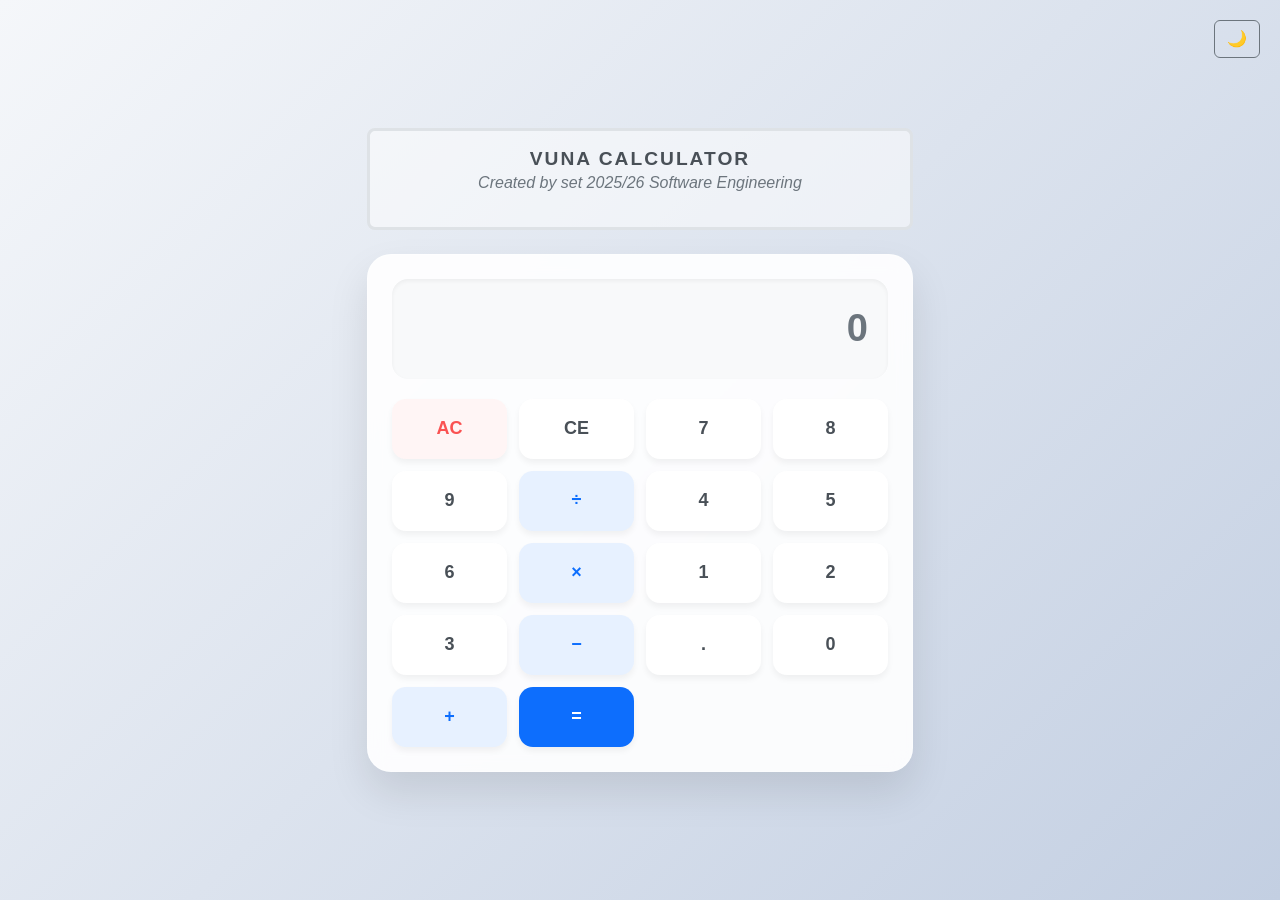
==== calculator.html @ de7868cb "Restructure calculator with home page, stripped features, keyboard support, tests, and CI/CD pipelin" ====
<!DOCTYPE html>
<html lang="en">

<head>
  <meta charset="UTF-8" />
  <meta name="viewport" content="width=device-width, initial-scale=1.0" />
  <title>Calculator</title>
  <link rel="stylesheet" href="assets/css/bootstrap.min.css" />
  <link rel="stylesheet" href="assets/css/styles.css">
</head>

<body>
  <button class="btn btn-outline-secondary theme-toggle-btn" id="theme-toggle" onclick="toggleTheme()"
    title="Toggle dark/light mode">
    🌙
  </button>
  <div class="container">
    <div class="row justify-content-center">
      <div class="col-lg-6 col-md-6 col-sm-8">
        <div class="border border-dotted border-3 rounded-3 p-3 mb-4 bg-white bg-opacity-50">
          <h4 class="text-center group-header mb-0">VUNA CALCULATOR</h4>
          <p class="text-center text-small text-muted">
            <i>Created by set 2025/26 Software Engineering</i>
          </p>
        </div>
        <div class="row">
          <div class="col-md-12">
            <div class="card calculator-card">
              <div class="card-body p-4">
                <div class="calculator">
                  <div class="display-container">
                    <input type="text" class="form-control" id="result" placeholder="0" disabled />
                  </div>

                  <div class="btn-grid">
                    <button class="btn btn-action" onclick="clearResult()">AC</button>
                    <button class="btn btn-light" onclick="backspace()">CE</button>

                    <button class="btn btn-light" onclick="appendToResult(7)">7</button>
                    <button class="btn btn-light" onclick="appendToResult(8)">8</button>
                    <button class="btn btn-light" onclick="appendToResult(9)">9</button>
                    <button class="btn btn-operator" onclick="operatorToResult('/')">÷</button>

                    <button class="btn btn-light" onclick="appendToResult(4)">4</button>
                    <button class="btn btn-light" onclick="appendToResult(5)">5</button>
                    <button class="btn btn-light" onclick="appendToResult(6)">6</button>
                    <button class="btn btn-operator" onclick="operatorToResult('*')">×</button>

                    <button class="btn btn-light" onclick="appendToResult(1)">1</button>
                    <button class="btn btn-light" onclick="appendToResult(2)">2</button>
                    <button class="btn btn-light" onclick="appendToResult(3)">3</button>
                    <button class="btn btn-operator" onclick="operatorToResult('-')">−</button>

                    <button class="btn btn-light" onclick="appendToResult('.')">.</button>
                    <button class="btn btn-light" onclick="appendToResult(0)">0</button>
                    <button class="btn btn-operator" onclick="operatorToResult('+')">+</button>
                    <button class="btn btn-equals" onclick="calculateResult()">=</button>
                  </div>
                </div>
              </div>
            </div>
          </div>

          <script src="assets/js/bootstrap.min.js"></script>
          <script src="assets/js/script.js"></script>
        </div>
      </div>
    </div>
  </div>
</body>

</html>
---- assets/css/styles.css ----
:root {
  --primary-color: #0d6efd;
  --bg-gradient: linear-gradient(135deg, #f5f7fa 0%, #c3cfe2 100%);
  --card-bg: rgba(255, 255, 255, 0.9);
  --btn-shadow: 0 4px 6px rgba(0, 0, 0, 0.05);
  --btn-hover-shadow: 0 6px 12px rgba(0, 0, 0, 0.1);
}

body {
  background: var(--bg-gradient);
  min-height: 100vh;
  display: flex;
  align-items: center;
  font-family: 'Segoe UI', Roboto, Helvetica, Arial, sans-serif;
}

.calculator-card {
  background: var(--card-bg);
  backdrop-filter: blur(10px);
  border: 1px solid rgba(255, 255, 255, 0.3);
  border-radius: 24px;
  box-shadow: 0 20px 40px rgba(0, 0, 0, 0.1);
  overflow: hidden;
  transition: transform 0.3s ease;
}

.calculator-card:hover {
  transform: translateY(-5px);
}

.display-container {
  background: #f8f9fa;
  padding: 20px;
  border-radius: 16px;
  margin-bottom: 20px;
  box-shadow: inset 0 2px 4px rgba(0, 0, 0, 0.05);
  height: 100px;
  display: flex;
  align-items: center;
  justify-content: flex-end;
}

#result {
  text-align: right;
  font-size: 38px;
  font-weight: 600;
  height: auto;
  border: none;
  background: transparent;
  padding: 0;
  color: #212529;
  box-shadow: none;
  width: 100%;
}

.btn-grid {
  display: grid;
  grid-template-columns: repeat(4, 1fr);
  gap: 12px;
}

.calculator .btn {
  height: 60px;
  border-radius: 14px;
  font-size: 18px;
  font-weight: 600;
  display: flex;
  align-items: center;
  justify-content: center;
  transition: all 0.2s ease;
  border: none;
  box-shadow: var(--btn-shadow);
}

.calculator .btn:hover {
  transform: translateY(-2px);
  box-shadow: var(--btn-hover-shadow);
}

.calculator .btn:active {
  transform: translateY(0);
}

.btn-light {
  background: #ffffff;
  color: #495057;
}

.btn-light:hover {
  background: #f1f3f5;
}

.btn-operator {
  background: #e7f1ff;
  color: var(--primary-color);
}

.btn-operator:hover {
  background: #cfe2ff;
}

.btn-action {
  background: #fff5f5;
  color: #fa5252;
}

.btn-action:hover {
  background: #ffe3e3;
}

.btn-equals {
  background: var(--primary-color);
  color: white;
}

.btn-equals:hover {
  background: #0b5ed7;
  color: white;
}

.group-header {
  color: #495057;
  font-weight: 700;
  letter-spacing: 2px;
  margin-bottom: 20px;
  text-transform: uppercase;
  font-size: 1.2rem;
}

.theme-toggle-btn {
  position: fixed;
  top: 20px;
  right: 20px;
  z-index: 1000;
}

body.dark-mode {
  background: linear-gradient(135deg, #1a1a1a 0%, #2d2d2d 100%);
  color: #e0e0e0;
}

body.dark-mode .calculator-card {
  background: rgba(45, 45, 45, 0.9);
  border-color: rgba(255, 255, 255, 0.1);
}

body.dark-mode .display-container {
  background: #333333;
  color: #e0e0e0;
}

body.dark-mode #result {
  color: #e0e0e0;
}

body.dark-mode .btn-light {
  background: #444444;
  color: #e0e0e0;
}

body.dark-mode .btn-light:hover {
  background: #555555;
}

#scroll-to-calculator {
  position: fixed;
  bottom: 24px;
  right: 24px;
  width: 46px;
  height: 46px;
  border-radius: 14px;
  background: rgba(13, 110, 253, 0.15);
  color: var(--primary-color);
  border: none;
  font-size: 22px;
  font-weight: 700;
  cursor: pointer;
  opacity: 0.15;
  transform: translateY(10px);
  pointer-events: none;
  transition: all 0.3s ease;
  box-shadow: 0 8px 20px rgba(13, 110, 253, 0.15);
  backdrop-filter: blur(6px);
  z-index: 999;
}

body:hover #scroll-to-calculator {
  opacity: 0.6;
  transform: translateY(0);
  pointer-events: auto;
}

#scroll-to-calculator:hover {
  opacity: 1;
  background: var(--primary-color);
  color: white;
  transform: scale(1.05);
}
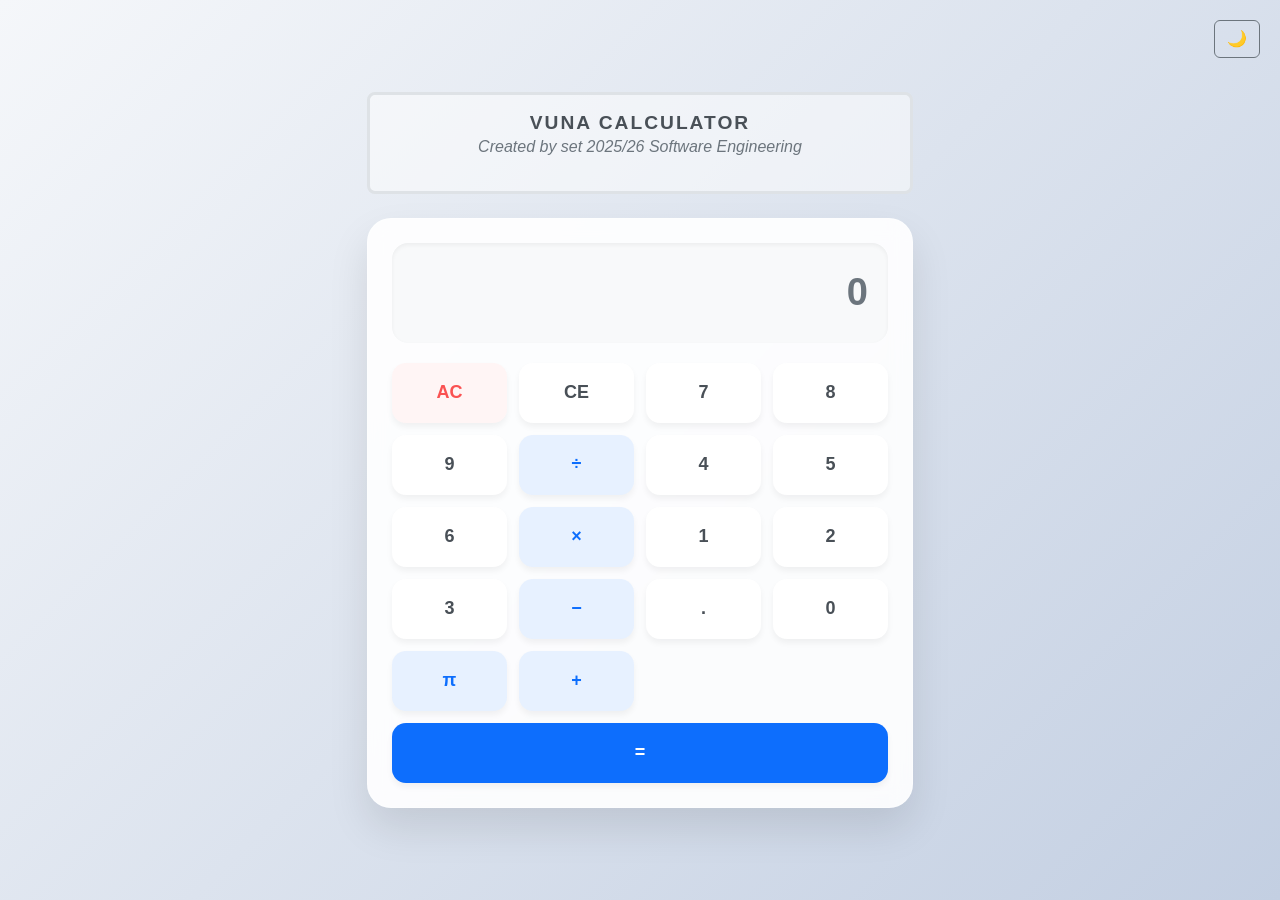
==== commit 3cf39c68: "Add pi function back to calculator" ====
--- a/calculator.html
+++ b/calculator.html
@@ -53,8 +53,9 @@
 
                     <button class="btn btn-light" onclick="appendToResult('.')">.</button>
                     <button class="btn btn-light" onclick="appendToResult(0)">0</button>
+                    <button class="btn btn-operator" onclick="appendPi()">π</button>
                     <button class="btn btn-operator" onclick="operatorToResult('+')">+</button>
-                    <button class="btn btn-equals" onclick="calculateResult()">=</button>
+                    <button class="btn btn-equals" onclick="calculateResult()" style="grid-column: span 4;">=</button>
                   </div>
                 </div>
               </div>
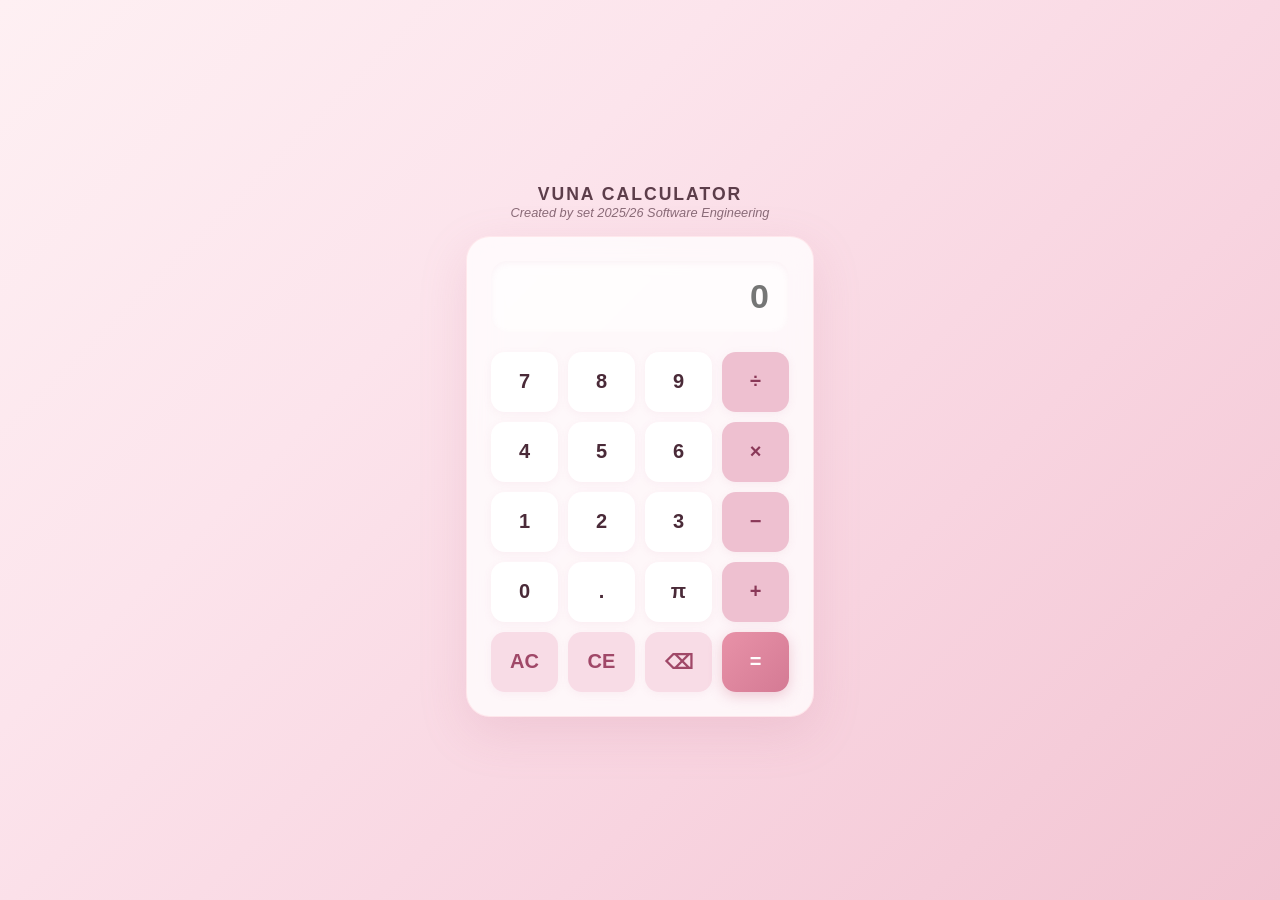
==== commit 4209fac8: "Redesign calculator with pastel pink theme and operators on right side" ====
--- a/calculator.html
+++ b/calculator.html
@@ -1,73 +1,66 @@
 <!DOCTYPE html>
 <html lang="en">
-
 <head>
   <meta charset="UTF-8" />
   <meta name="viewport" content="width=device-width, initial-scale=1.0" />
-  <title>Calculator</title>
-  <link rel="stylesheet" href="assets/css/bootstrap.min.css" />
-  <link rel="stylesheet" href="assets/css/styles.css">
+  <title>VUNA Calculator</title>
+  <style>
+    * { margin: 0; padding: 0; box-sizing: border-box; }
+    body { min-height: 100vh; display: flex; align-items: center; justify-content: center; font-family: 'Segoe UI', Roboto, Helvetica, Arial, sans-serif; background: linear-gradient(135deg, #fef0f3, #fce4ec, #f8d4e0, #f2c4d2); }
+    .calc-wrap { width: 100%; max-width: 380px; padding: 16px; }
+    .header { text-align: center; margin-bottom: 16px; }
+    .header h4 { color: #5c3d4a; font-weight: 700; letter-spacing: 2px; text-transform: uppercase; font-size: 1.1rem; }
+    .header p { color: #8a6b78; font-size: .8rem; font-style: italic; }
+    .card { background: rgba(255,255,255,0.78); backdrop-filter: blur(16px); border-radius: 24px; box-shadow: 0 16px 48px rgba(200,120,150,0.18); padding: 24px; border: 1px solid rgba(255,200,210,0.35); }
+    .display { background: rgba(255,255,255,0.6); border-radius: 16px; padding: 16px 20px; margin-bottom: 20px; box-shadow: inset 0 2px 6px rgba(200,120,150,0.08); }
+    #result { width: 100%; text-align: right; font-size: 34px; font-weight: 600; border: none; background: transparent; color: #4a2a38; outline: none; box-shadow: none; }
+    .grid { display: grid; grid-template-columns: repeat(4, 1fr); gap: 10px; }
+    .grid button { height: 60px; border-radius: 14px; font-size: 20px; font-weight: 600; border: none; cursor: pointer; transition: all .15s ease; display: flex; align-items: center; justify-content: center; }
+    .grid button:active { transform: scale(0.93); }
+    .num { background: #fff; color: #4a2a38; box-shadow: 0 2px 8px rgba(200,120,150,0.08); }
+    .num:hover { background: #fef0f3; }
+    .op { background: #eec0d0; color: #8a3858; box-shadow: 0 2px 8px rgba(200,120,150,0.1); }
+    .op:hover { background: #e6b0c4; }
+    .util { background: #f8dce6; color: #a04868; box-shadow: 0 2px 8px rgba(200,120,150,0.08); }
+    .util:hover { background: #f0ccda; }
+    .eq { background: linear-gradient(135deg, #e892a8, #d47a94); color: #fff; box-shadow: 0 4px 14px rgba(200,100,130,0.3); }
+    .eq:hover { background: linear-gradient(135deg, #d47a94, #c06884); transform: translateY(-1px); box-shadow: 0 6px 20px rgba(200,100,130,0.35); }
+  </style>
 </head>
-
 <body>
-  <button class="btn btn-outline-secondary theme-toggle-btn" id="theme-toggle" onclick="toggleTheme()"
-    title="Toggle dark/light mode">
-    🌙
-  </button>
-  <div class="container">
-    <div class="row justify-content-center">
-      <div class="col-lg-6 col-md-6 col-sm-8">
-        <div class="border border-dotted border-3 rounded-3 p-3 mb-4 bg-white bg-opacity-50">
-          <h4 class="text-center group-header mb-0">VUNA CALCULATOR</h4>
-          <p class="text-center text-small text-muted">
-            <i>Created by set 2025/26 Software Engineering</i>
-          </p>
-        </div>
-        <div class="row">
-          <div class="col-md-12">
-            <div class="card calculator-card">
-              <div class="card-body p-4">
-                <div class="calculator">
-                  <div class="display-container">
-                    <input type="text" class="form-control" id="result" placeholder="0" disabled />
-                  </div>
-
-                  <div class="btn-grid">
-                    <button class="btn btn-action" onclick="clearResult()">AC</button>
-                    <button class="btn btn-light" onclick="backspace()">CE</button>
-
-                    <button class="btn btn-light" onclick="appendToResult(7)">7</button>
-                    <button class="btn btn-light" onclick="appendToResult(8)">8</button>
-                    <button class="btn btn-light" onclick="appendToResult(9)">9</button>
-                    <button class="btn btn-operator" onclick="operatorToResult('/')">÷</button>
-
-                    <button class="btn btn-light" onclick="appendToResult(4)">4</button>
-                    <button class="btn btn-light" onclick="appendToResult(5)">5</button>
-                    <button class="btn btn-light" onclick="appendToResult(6)">6</button>
-                    <button class="btn btn-operator" onclick="operatorToResult('*')">×</button>
-
-                    <button class="btn btn-light" onclick="appendToResult(1)">1</button>
-                    <button class="btn btn-light" onclick="appendToResult(2)">2</button>
-                    <button class="btn btn-light" onclick="appendToResult(3)">3</button>
-                    <button class="btn btn-operator" onclick="operatorToResult('-')">−</button>
-
-                    <button class="btn btn-light" onclick="appendToResult('.')">.</button>
-                    <button class="btn btn-light" onclick="appendToResult(0)">0</button>
-                    <button class="btn btn-operator" onclick="appendPi()">π</button>
-                    <button class="btn btn-operator" onclick="operatorToResult('+')">+</button>
-                    <button class="btn btn-equals" onclick="calculateResult()" style="grid-column: span 4;">=</button>
-                  </div>
-                </div>
-              </div>
-            </div>
-          </div>
-
-          <script src="assets/js/bootstrap.min.js"></script>
-          <script src="assets/js/script.js"></script>
-        </div>
+  <div class="calc-wrap">
+    <div class="header">
+      <h4>VUNA Calculator</h4>
+      <p>Created by set 2025/26 Software Engineering</p>
+    </div>
+    <div class="card">
+      <div class="display">
+        <input type="text" id="result" placeholder="0" readonly />
+      </div>
+      <div class="grid">
+        <button class="num" onclick="appendToResult(7)">7</button>
+        <button class="num" onclick="appendToResult(8)">8</button>
+        <button class="num" onclick="appendToResult(9)">9</button>
+        <button class="op" onclick="operatorToResult('/')">÷</button>
+        <button class="num" onclick="appendToResult(4)">4</button>
+        <button class="num" onclick="appendToResult(5)">5</button>
+        <button class="num" onclick="appendToResult(6)">6</button>
+        <button class="op" onclick="operatorToResult('*')">×</button>
+        <button class="num" onclick="appendToResult(1)">1</button>
+        <button class="num" onclick="appendToResult(2)">2</button>
+        <button class="num" onclick="appendToResult(3)">3</button>
+        <button class="op" onclick="operatorToResult('-')">−</button>
+        <button class="num" onclick="appendToResult(0)">0</button>
+        <button class="num" onclick="appendToResult('.')">.</button>
+        <button class="num" onclick="appendPi()">π</button>
+        <button class="op" onclick="operatorToResult('+')">+</button>
+        <button class="util" onclick="clearResult()">AC</button>
+        <button class="util" onclick="backspace()">CE</button>
+        <button class="util" onclick="backspace()">⌫</button>
+        <button class="eq" onclick="calculateResult()">=</button>
       </div>
     </div>
   </div>
+  <script src="assets/js/script.js"></script>
 </body>
-
 </html>
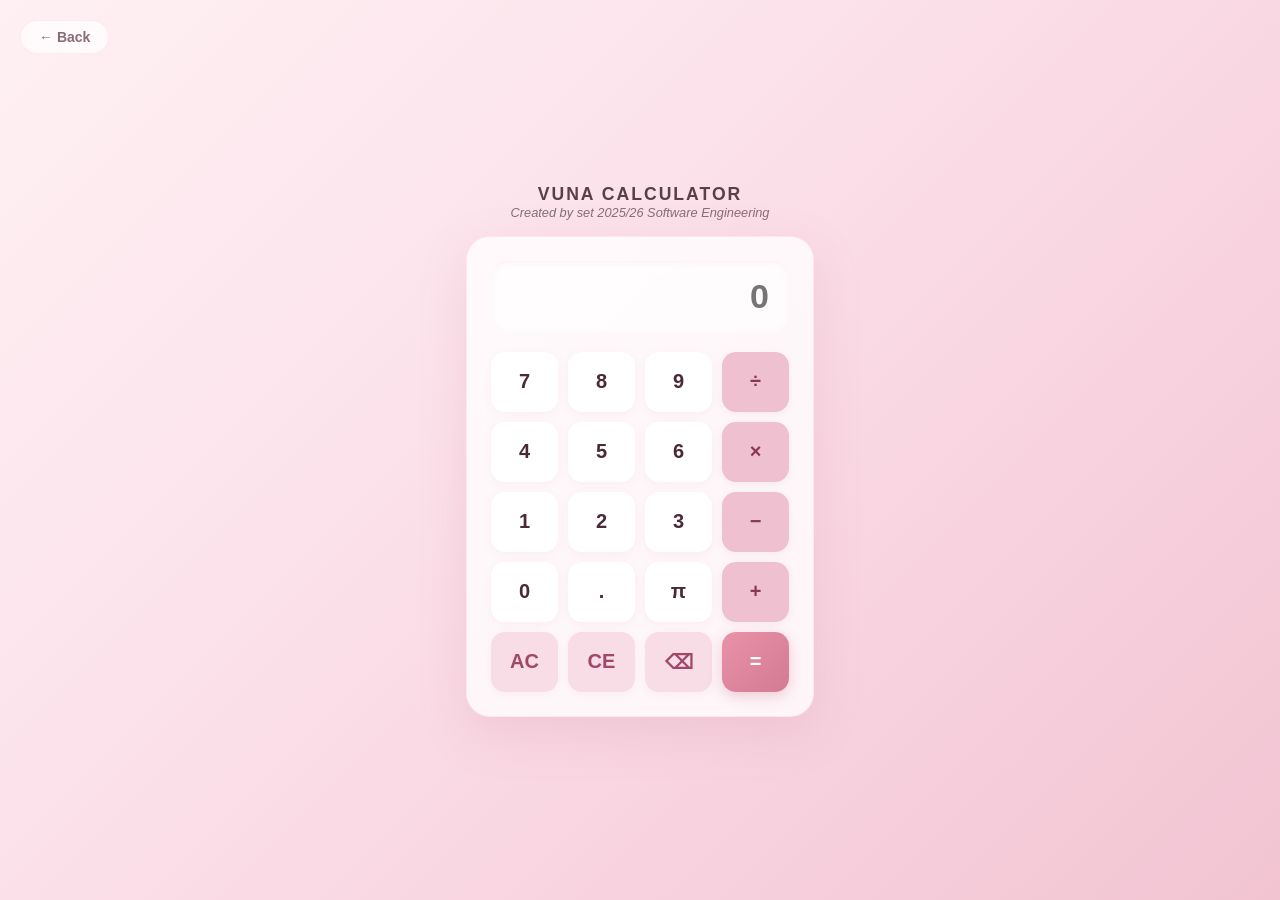
==== commit e4b7e440: "Add back button to calculator page" ====
--- a/calculator.html
+++ b/calculator.html
@@ -5,6 +5,8 @@
   <meta name="viewport" content="width=device-width, initial-scale=1.0" />
   <title>VUNA Calculator</title>
   <style>
+    .back-link { position: fixed; top: 20px; left: 20px; z-index: 10; text-decoration: none; background: rgba(255,255,255,0.7); backdrop-filter: blur(8px); color: #8a6b78; padding: 8px 18px; border-radius: 40px; font-size: 14px; font-weight: 600; border: 1px solid rgba(255,200,210,0.3); transition: all .2s ease; display: flex; align-items: center; gap: 6px; }
+    .back-link:hover { background: rgba(255,255,255,0.9); color: #5c3d4a; transform: translateY(-1px); box-shadow: 0 4px 12px rgba(200,120,150,0.15); }
     * { margin: 0; padding: 0; box-sizing: border-box; }
     body { min-height: 100vh; display: flex; align-items: center; justify-content: center; font-family: 'Segoe UI', Roboto, Helvetica, Arial, sans-serif; background: linear-gradient(135deg, #fef0f3, #fce4ec, #f8d4e0, #f2c4d2); }
     .calc-wrap { width: 100%; max-width: 380px; padding: 16px; }
@@ -28,6 +30,7 @@
   </style>
 </head>
 <body>
+  <a href="index.html" class="back-link">← Back</a>
   <div class="calc-wrap">
     <div class="header">
       <h4>VUNA Calculator</h4>
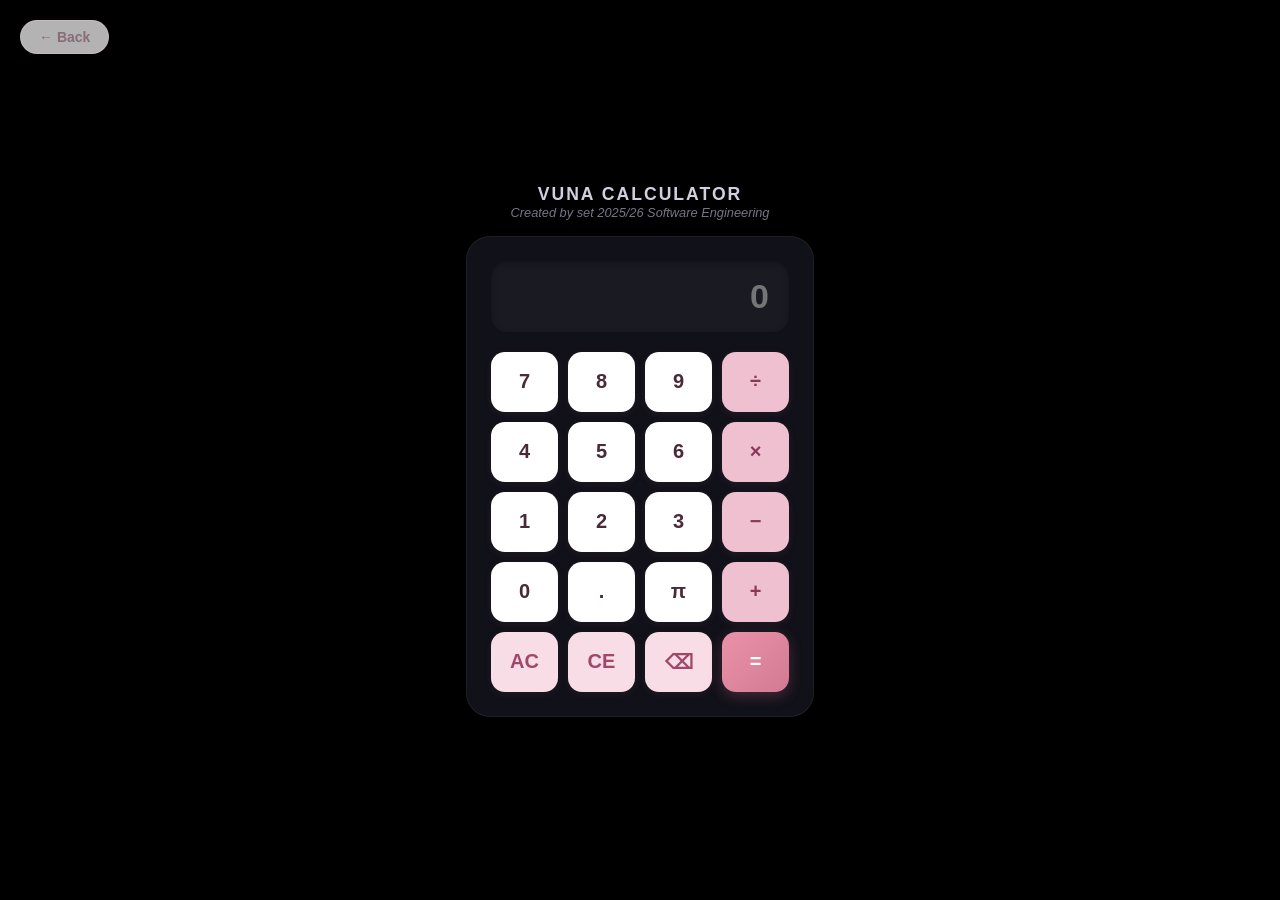
==== commit fd8faf55: "background change" ====
--- a/calculator.html
+++ b/calculator.html
@@ -8,14 +8,14 @@
     .back-link { position: fixed; top: 20px; left: 20px; z-index: 10; text-decoration: none; background: rgba(255,255,255,0.7); backdrop-filter: blur(8px); color: #8a6b78; padding: 8px 18px; border-radius: 40px; font-size: 14px; font-weight: 600; border: 1px solid rgba(255,200,210,0.3); transition: all .2s ease; display: flex; align-items: center; gap: 6px; }
     .back-link:hover { background: rgba(255,255,255,0.9); color: #5c3d4a; transform: translateY(-1px); box-shadow: 0 4px 12px rgba(200,120,150,0.15); }
     * { margin: 0; padding: 0; box-sizing: border-box; }
-    body { min-height: 100vh; display: flex; align-items: center; justify-content: center; font-family: 'Segoe UI', Roboto, Helvetica, Arial, sans-serif; background: linear-gradient(135deg, #fef0f3, #fce4ec, #f8d4e0, #f2c4d2); }
+    body { min-height: 100vh; display: flex; align-items: center; justify-content: center; font-family: 'Segoe UI', Roboto, Helvetica, Arial, sans-serif; background: #000; }
     .calc-wrap { width: 100%; max-width: 380px; padding: 16px; }
     .header { text-align: center; margin-bottom: 16px; }
-    .header h4 { color: #5c3d4a; font-weight: 700; letter-spacing: 2px; text-transform: uppercase; font-size: 1.1rem; }
-    .header p { color: #8a6b78; font-size: .8rem; font-style: italic; }
-    .card { background: rgba(255,255,255,0.78); backdrop-filter: blur(16px); border-radius: 24px; box-shadow: 0 16px 48px rgba(200,120,150,0.18); padding: 24px; border: 1px solid rgba(255,200,210,0.35); }
-    .display { background: rgba(255,255,255,0.6); border-radius: 16px; padding: 16px 20px; margin-bottom: 20px; box-shadow: inset 0 2px 6px rgba(200,120,150,0.08); }
-    #result { width: 100%; text-align: right; font-size: 34px; font-weight: 600; border: none; background: transparent; color: #4a2a38; outline: none; box-shadow: none; }
+    .header h4 { color: #d0d0e0; font-weight: 700; letter-spacing: 2px; text-transform: uppercase; font-size: 1.1rem; }
+    .header p { color: #787888; font-size: .8rem; font-style: italic; }
+    .card { background: rgba(20,20,30,0.85); backdrop-filter: blur(16px); border-radius: 24px; box-shadow: 0 16px 48px rgba(0,0,0,0.4); padding: 24px; border: 1px solid rgba(255,255,255,0.06); }
+    .display { background: rgba(255,255,255,0.04); border-radius: 16px; padding: 16px 20px; margin-bottom: 20px; box-shadow: inset 0 2px 6px rgba(0,0,0,0.3); }
+    #result { width: 100%; text-align: right; font-size: 34px; font-weight: 600; border: none; background: transparent; color: #e0e0f0; outline: none; box-shadow: none; }
     .grid { display: grid; grid-template-columns: repeat(4, 1fr); gap: 10px; }
     .grid button { height: 60px; border-radius: 14px; font-size: 20px; font-weight: 600; border: none; cursor: pointer; transition: all .15s ease; display: flex; align-items: center; justify-content: center; }
     .grid button:active { transform: scale(0.93); }
